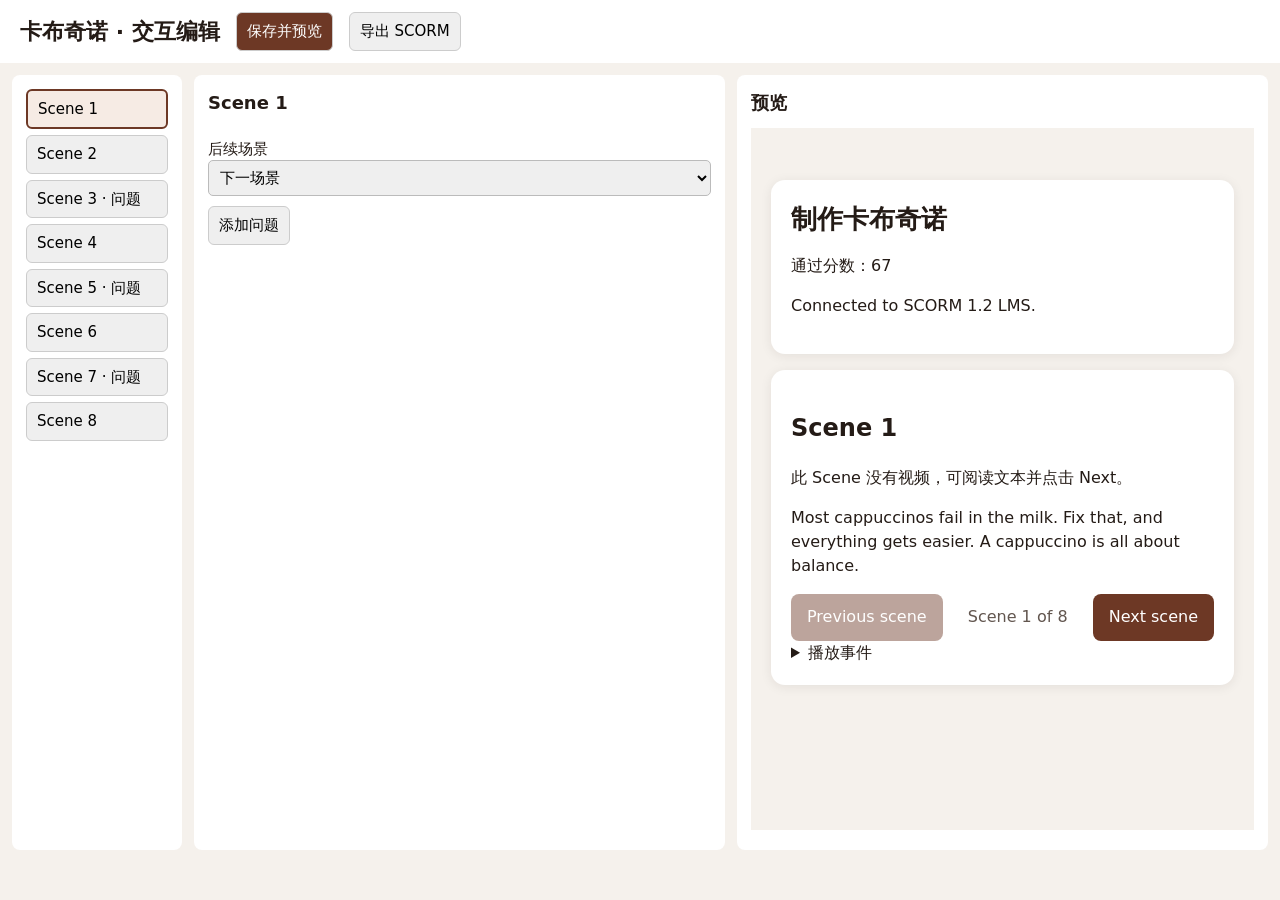
==== index.html @ ac970174 "Publish sanitized text-only PJSON SCORM editor" ====
<!doctype html>
<html lang="zh-CN">
<head>
  <meta charset="utf-8">
  <meta name="viewport" content="width=device-width,initial-scale=1">
  <title>卡布奇诺 · 交互编辑</title>
  <style>
    * { box-sizing: border-box; }
    body { margin: 0; color: #241b16; background: #f5f1ec; font: 15px/1.5 system-ui, sans-serif; }
    header { display: flex; align-items: center; gap: 16px; padding: 12px 20px; background: white; }
    h1 { margin: 0; font-size: 22px; }
    h2 { margin: 0 0 12px; font-size: 18px; }
    button, input, textarea, select { font: inherit; }
    button { padding: 7px 10px; border: 1px solid #ccc; border-radius: 6px; cursor: pointer; }
    button.primary { background: #6d3825; color: white; }
    button:disabled { opacity: .45; cursor: default; }
    .layout { display: grid; grid-template-columns: 170px minmax(320px, 1fr) minmax(340px, 1fr); gap: 12px; padding: 12px; }
    nav, .panel { background: white; padding: 14px; border-radius: 8px; min-width: 0; }
    nav button { display: block; width: 100%; text-align: left; margin-bottom: 6px; }
    nav button[aria-current="true"] { border: 2px solid #6d3825; background: #f6ebe4; }
    label { display: block; margin: 10px 0; }
    input:not([type="radio"]), textarea, select { width: 100%; padding: 7px; border: 1px solid #bbb; border-radius: 5px; }
    textarea { min-height: 70px; }
    fieldset { padding: 0; margin: 0; border: 0; }
    .option { display: grid; grid-template-columns: 22px 1fr 140px 40px; align-items: center; gap: 6px; margin: 8px 0; }
    iframe { width: 100%; height: 78vh; border: 0; }
    #status { color: #6d3825; font-size: 13px; }
    :focus-visible { outline: 3px solid #1681c4; outline-offset: 2px; }
    @media (max-width: 1000px) { .layout { grid-template-columns: 150px 1fr; } .preview { grid-column: 1 / -1; } }
    @media (max-width: 600px) { .layout { display: block; } .panel, nav { margin-bottom: 12px; } .option { grid-template-columns: 22px 1fr; } header { flex-wrap: wrap; } }
  </style>
</head>
<body>
<header>
  <h1>卡布奇诺 · 交互编辑</h1>
  <button id="save" class="primary" disabled>保存并预览</button>
  <button id="export-scorm" disabled>导出 SCORM</button>
  <span id="status" role="status"></span>
</header>
<main class="layout">
  <nav aria-label="Scene 列表"><div id="scene-list"></div></nav>
  <section class="panel">
    <h2 id="selected-scene"></h2>
    <fieldset id="fields" disabled>
      <label>后续场景 <select id="scene-next"></select></label>
      <button id="add-quiz" type="button">添加问题</button>
      <button id="remove-quiz" type="button" hidden>删除问题</button>
      <div id="quiz-editor" hidden>
        <label>类型 <select id="quiz-type"><option value="graded">单选测验</option><option value="branch">分支选择</option></select></label>
        <label>问题 <textarea id="question" maxlength="1000"></textarea></label>
        <div id="options"></div>
        <button id="add-option" type="button">添加选项</button>
      </div>
    </fieldset>
  </section>
  <section class="panel preview">
    <h2>预览</h2>
    <iframe id="preview" title="交互预览"></iframe>
  </section>
</main>
<script src="course-model.js"></script>
<script src="scorm-zip.js"></script>
<script src="editor.js"></script>
</body>
</html>
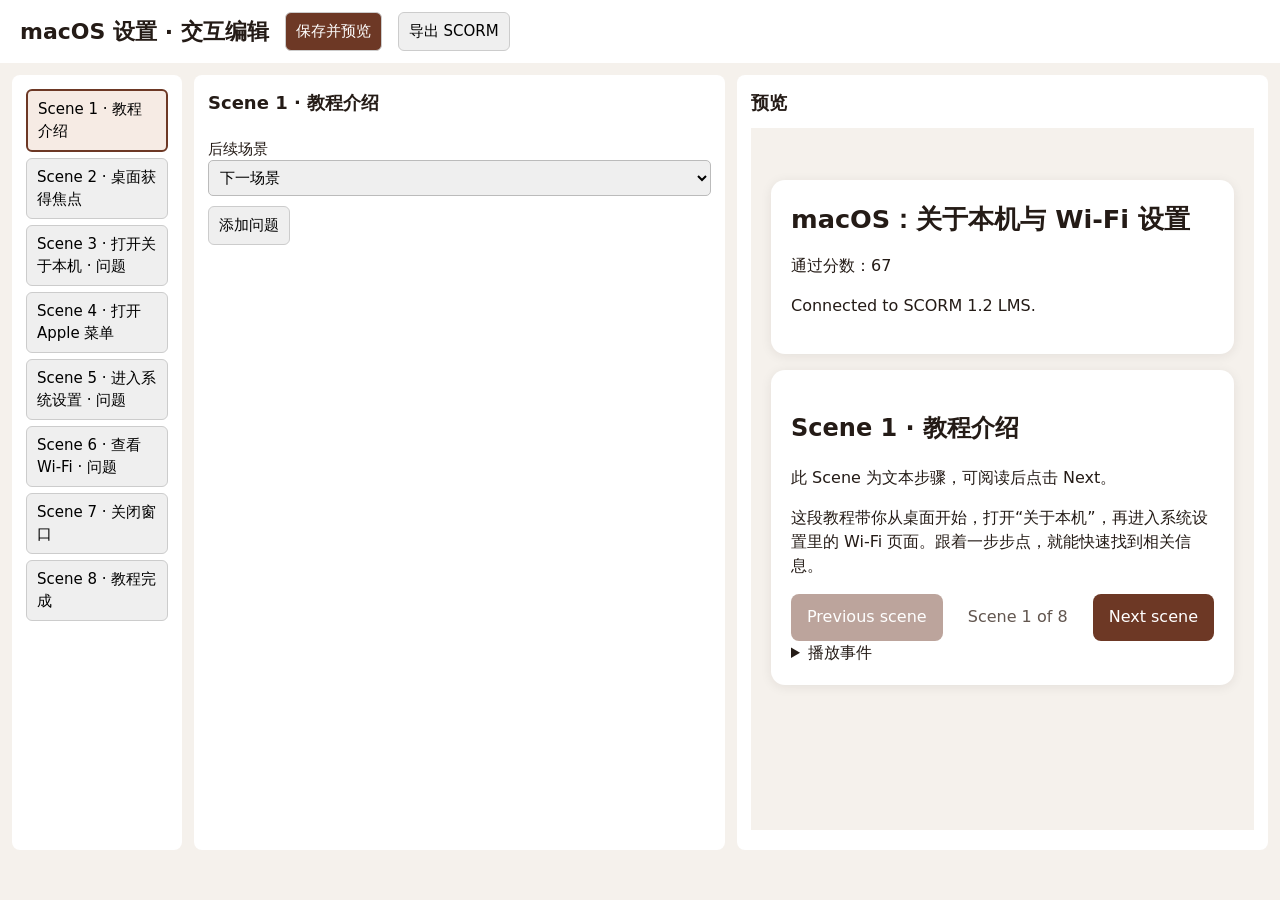
==== commit bf92c993: "Use macOS Step PJSON with bundled redacted images" ====
--- a/index.html
+++ b/index.html
@@ -3,7 +3,7 @@
 <head>
   <meta charset="utf-8">
   <meta name="viewport" content="width=device-width,initial-scale=1">
-  <title>卡布奇诺 · 交互编辑</title>
+  <title>macOS 设置 · 交互编辑</title>
   <style>
     * { box-sizing: border-box; }
     body { margin: 0; color: #241b16; background: #f5f1ec; font: 15px/1.5 system-ui, sans-serif; }
@@ -32,7 +32,7 @@
 </head>
 <body>
 <header>
-  <h1>卡布奇诺 · 交互编辑</h1>
+  <h1>macOS 设置 · 交互编辑</h1>
   <button id="save" class="primary" disabled>保存并预览</button>
   <button id="export-scorm" disabled>导出 SCORM</button>
   <span id="status" role="status"></span>
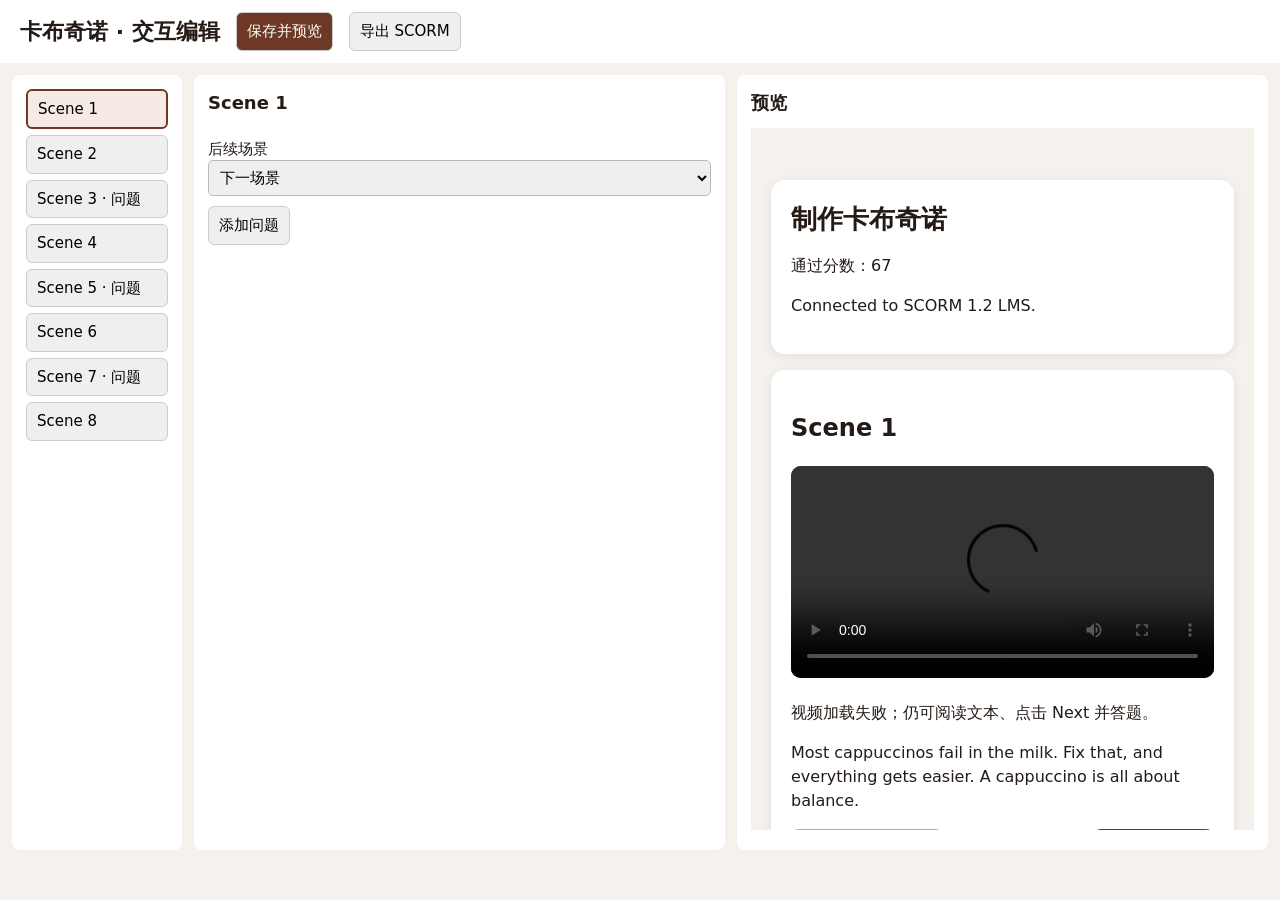
==== commit 88ee3923: "Restore original Cappuccino PJSON and video URLs with cache versioning" ====
--- a/index.html
+++ b/index.html
@@ -3,7 +3,7 @@
 <head>
   <meta charset="utf-8">
   <meta name="viewport" content="width=device-width,initial-scale=1">
-  <title>macOS 设置 · 交互编辑</title>
+  <title>卡布奇诺 · 交互编辑</title>
   <style>
     * { box-sizing: border-box; }
     body { margin: 0; color: #241b16; background: #f5f1ec; font: 15px/1.5 system-ui, sans-serif; }
@@ -32,7 +32,7 @@
 </head>
 <body>
 <header>
-  <h1>macOS 设置 · 交互编辑</h1>
+  <h1>卡布奇诺 · 交互编辑</h1>
   <button id="save" class="primary" disabled>保存并预览</button>
   <button id="export-scorm" disabled>导出 SCORM</button>
   <span id="status" role="status"></span>
@@ -58,8 +58,8 @@
     <iframe id="preview" title="交互预览"></iframe>
   </section>
 </main>
-<script src="course-model.js"></script>
-<script src="scorm-zip.js"></script>
-<script src="editor.js"></script>
+<script src="course-model.js?v=cappuccino-video-v1"></script>
+<script src="scorm-zip.js?v=cappuccino-video-v1"></script>
+<script src="editor.js?v=cappuccino-video-v1"></script>
 </body>
 </html>
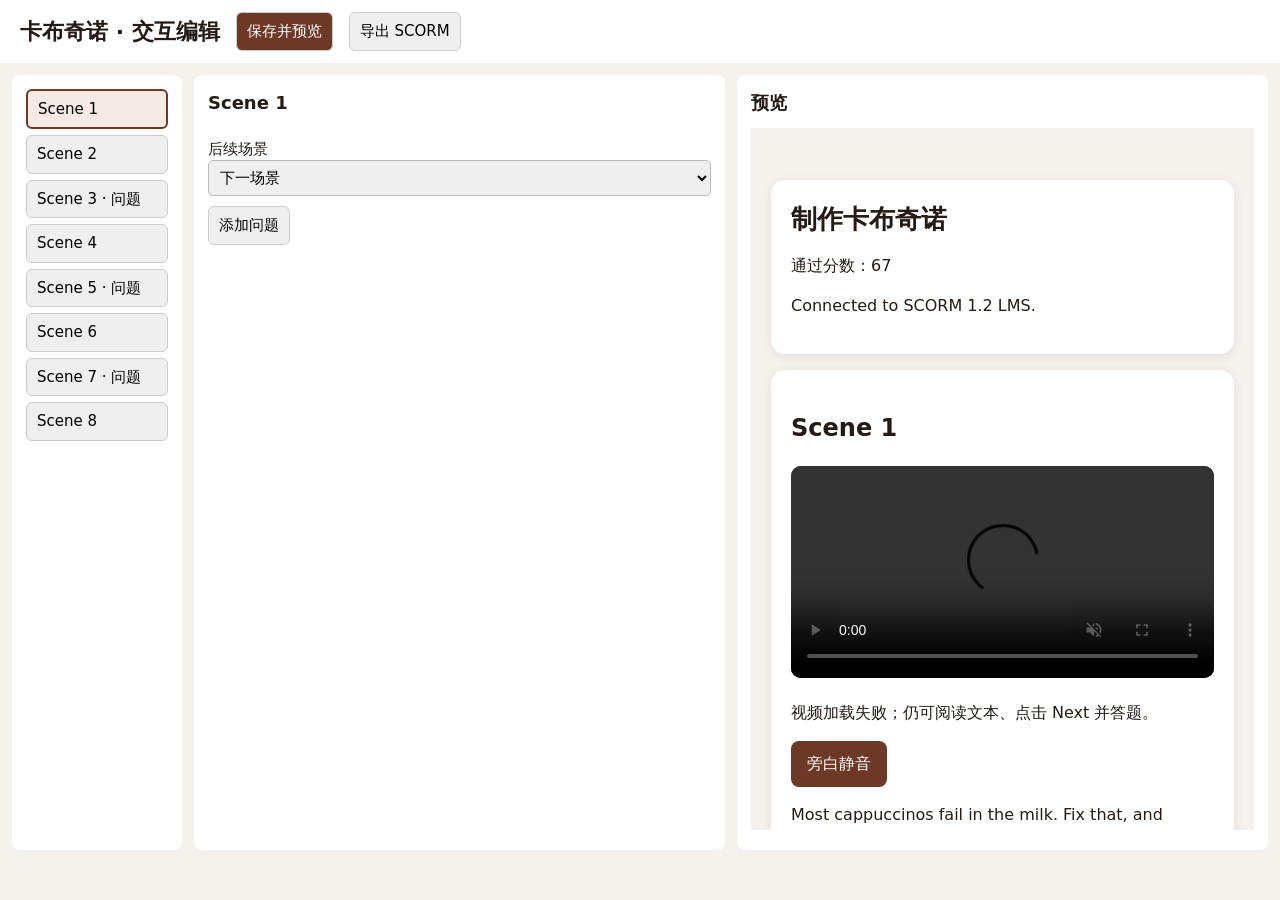
==== commit 801f769d: "Play first B-roll with original scene voiceover and bundle VO in SCORM" ====
--- a/index.html
+++ b/index.html
@@ -58,8 +58,8 @@
     <iframe id="preview" title="交互预览"></iframe>
   </section>
 </main>
-<script src="course-model.js?v=cappuccino-video-v1"></script>
-<script src="scorm-zip.js?v=cappuccino-video-v1"></script>
-<script src="editor.js?v=cappuccino-video-v1"></script>
+<script src="course-model.js?v=cappuccino-vo-v1"></script>
+<script src="scorm-zip.js?v=cappuccino-vo-v1"></script>
+<script src="editor.js?v=cappuccino-vo-v1"></script>
 </body>
 </html>
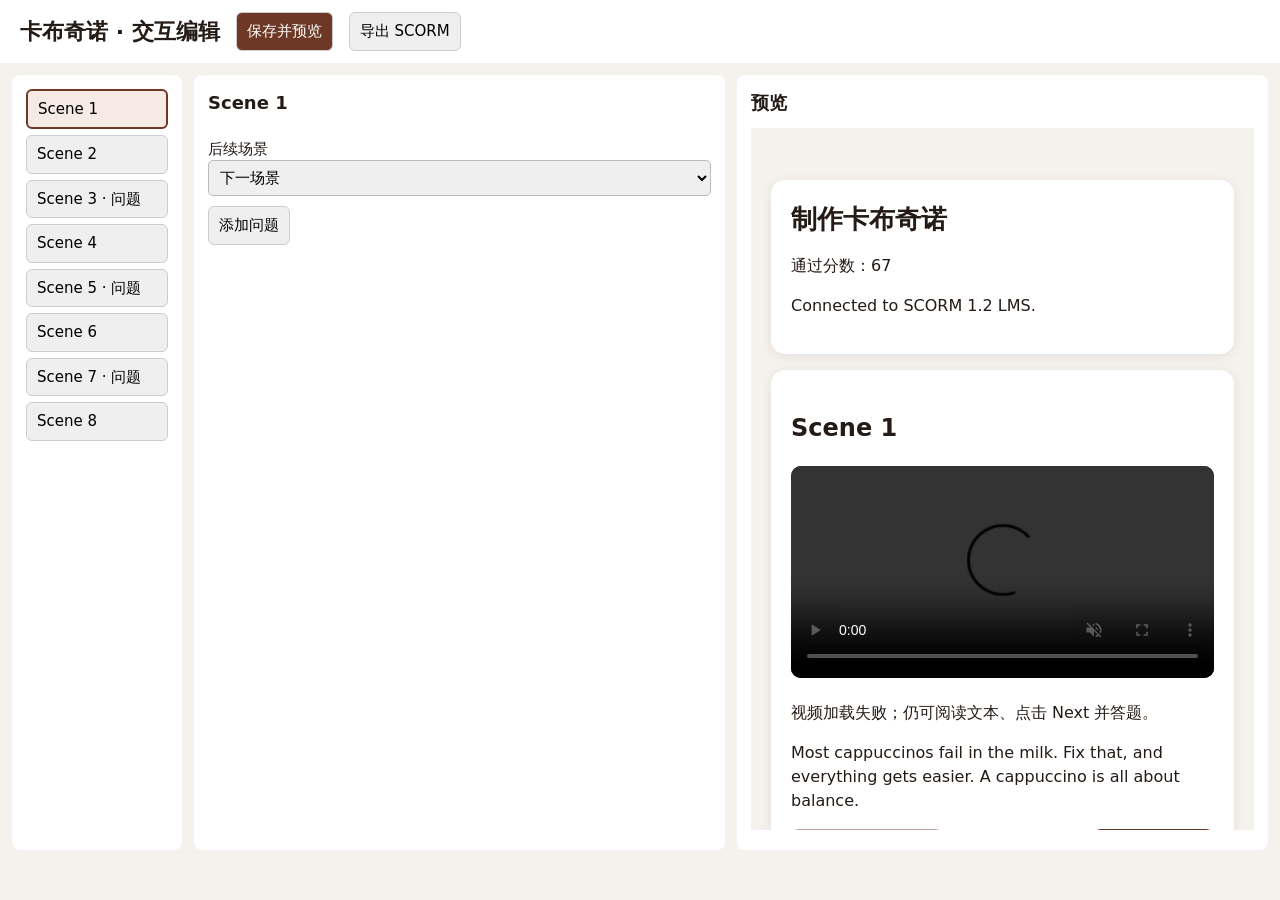
==== commit e5a0848c: "Remove separate voiceover mute controls" ====
--- a/index.html
+++ b/index.html
@@ -58,8 +58,8 @@
     <iframe id="preview" title="交互预览"></iframe>
   </section>
 </main>
-<script src="course-model.js?v=cappuccino-vo-v1"></script>
-<script src="scorm-zip.js?v=cappuccino-vo-v1"></script>
-<script src="editor.js?v=cappuccino-vo-v1"></script>
+<script src="course-model.js?v=cappuccino-vo-v2"></script>
+<script src="scorm-zip.js?v=cappuccino-vo-v2"></script>
+<script src="editor.js?v=cappuccino-vo-v2"></script>
 </body>
 </html>
